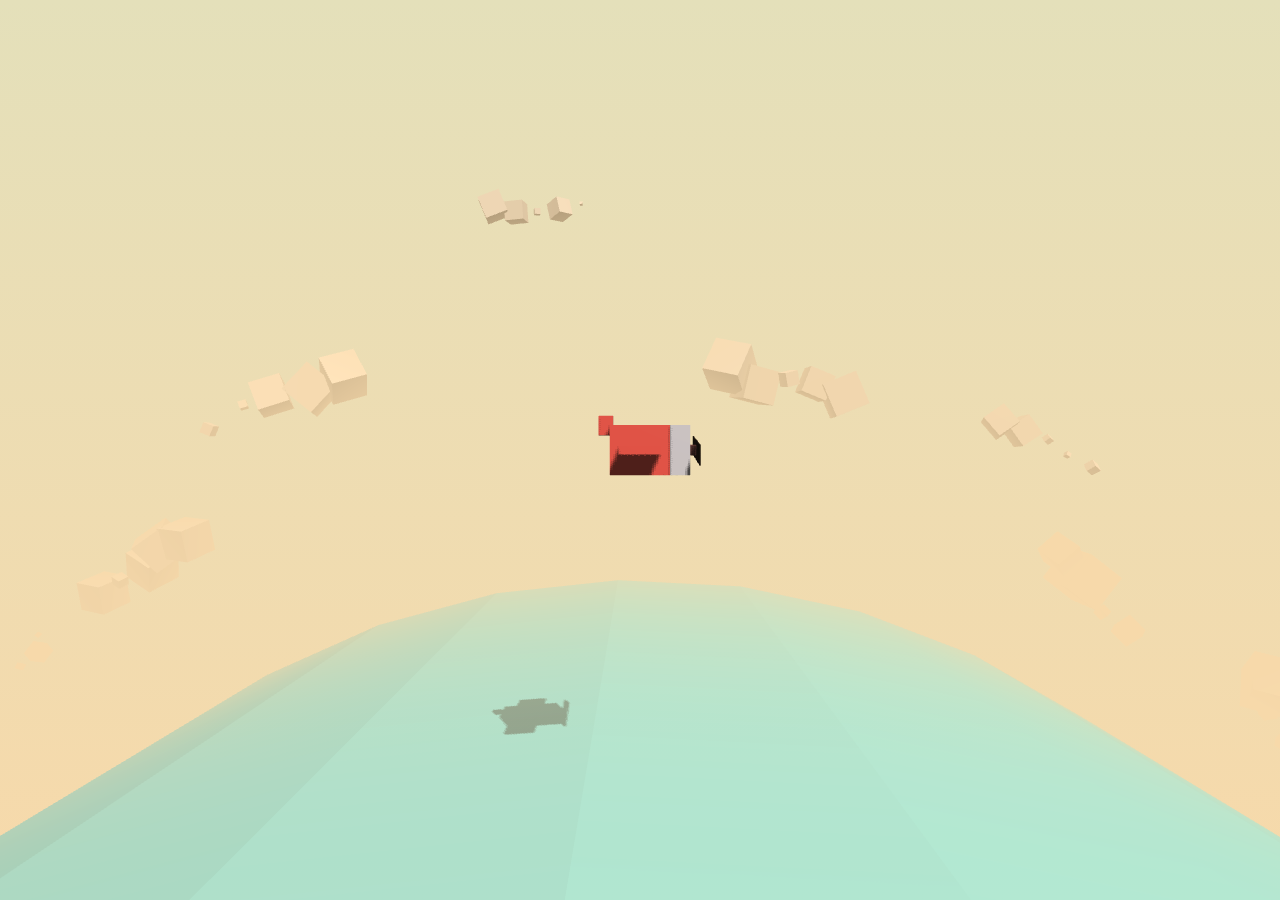
==== scene.html @ facc5ead "Adding pages" ====
<html>

<head>
  <title>Scene</title>
</head>

<body>
  <div id="world"></div>
  <script src="js/three.js"></script>
  <link rel="stylesheet" type="text/css" href="css/home.css">
  <script>
//COLORS
var Colors = {
    red:0xf25346,
    white:0xd8d0d1,
    brown:0x59332e,
    pink:0xF5986E,
    brownDark:0x23190f,
    blue:0x68c3c0,
};

// THREEJS RELATED VARIABLES

var scene,
    camera, fieldOfView, aspectRatio, nearPlane, farPlane,
    renderer, container;

//SCREEN & MOUSE VARIABLES

var HEIGHT, WIDTH,
    mousePos = { x: 0, y: 0 };

//INIT THREE JS, SCREEN AND MOUSE EVENTS

function createScene() {

  HEIGHT = window.innerHeight;
  WIDTH = window.innerWidth;

  scene = new THREE.Scene();
  aspectRatio = WIDTH / HEIGHT;
  fieldOfView = 60;
  nearPlane = 1;
  farPlane = 10000;
  camera = new THREE.PerspectiveCamera(
    fieldOfView,
    aspectRatio,
    nearPlane,
    farPlane
    );
  scene.fog = new THREE.Fog(0xf7d9aa, 100,950);
  camera.position.x = 0;
  camera.position.z = 200;
  camera.position.y = 100;

  renderer = new THREE.WebGLRenderer({ alpha: true, antialias: true });
  renderer.setSize(WIDTH, HEIGHT);
  renderer.shadowMap.enabled = true;
  container = document.getElementById('world');
  container.appendChild(renderer.domElement);

  window.addEventListener('resize', handleWindowResize, false);
}

// HANDLE SCREEN EVENTS

function handleWindowResize() {
  HEIGHT = window.innerHeight;
  WIDTH = window.innerWidth;
  renderer.setSize(WIDTH, HEIGHT);
  camera.aspect = WIDTH / HEIGHT;
  camera.updateProjectionMatrix();
}


// LIGHTS

var ambientLight, hemisphereLight, shadowLight;

function createLights() {

  hemisphereLight = new THREE.HemisphereLight(0xaaaaaa,0x000000, .9)
  shadowLight = new THREE.DirectionalLight(0xffffff, .9);
  shadowLight.position.set(150, 350, 350);
  shadowLight.castShadow = true;
  shadowLight.shadow.camera.left = -400;
  shadowLight.shadow.camera.right = 400;
  shadowLight.shadow.camera.top = 400;
  shadowLight.shadow.camera.bottom = -400;
  shadowLight.shadow.camera.near = 1;
  shadowLight.shadow.camera.far = 1000;
  shadowLight.shadow.mapSize.width = 2048;
  shadowLight.shadow.mapSize.height = 2048;

  scene.add(hemisphereLight);
  scene.add(shadowLight);
}


var AirPlane = function(){
  this.mesh = new THREE.Object3D();
  this.mesh.name = "airPlane";

  // Create the cabin
  var geomCockpit = new THREE.BoxGeometry(60,50,50,1,1,1);
  var matCockpit = new THREE.MeshPhongMaterial({color:Colors.red, shading:THREE.FlatShading});
  var cockpit = new THREE.Mesh(geomCockpit, matCockpit);
  cockpit.castShadow = true;
  cockpit.receiveShadow = true;
  this.mesh.add(cockpit);

  // Create Engine
  var geomEngine = new THREE.BoxGeometry(20,50,50,1,1,1);
  var matEngine = new THREE.MeshPhongMaterial({color:Colors.white, shading:THREE.FlatShading});
  var engine = new THREE.Mesh(geomEngine, matEngine);
  engine.position.x = 40;
  engine.castShadow = true;
  engine.receiveShadow = true;
  this.mesh.add(engine);

  // Create Tailplane

  var geomTailPlane = new THREE.BoxGeometry(15,20,5,1,1,1);
  var matTailPlane = new THREE.MeshPhongMaterial({color:Colors.red, shading:THREE.FlatShading});
  var tailPlane = new THREE.Mesh(geomTailPlane, matTailPlane);
  tailPlane.position.set(-35,25,0);
  tailPlane.castShadow = true;
  tailPlane.receiveShadow = true;
  this.mesh.add(tailPlane);

  // Create Wing

  var geomSideWing = new THREE.BoxGeometry(40,8,150,1,1,1);
  var matSideWing = new THREE.MeshPhongMaterial({color:Colors.red, shading:THREE.FlatShading});
  var sideWing = new THREE.Mesh(geomSideWing, matSideWing);
  sideWing.position.set(0,0,0);
  sideWing.castShadow = true;
  sideWing.receiveShadow = true;
  this.mesh.add(sideWing);

  // Propeller

  var geomPropeller = new THREE.BoxGeometry(20,10,10,1,1,1);
  var matPropeller = new THREE.MeshPhongMaterial({color:Colors.brown, shading:THREE.FlatShading});
  this.propeller = new THREE.Mesh(geomPropeller, matPropeller);
  this.propeller.castShadow = true;
  this.propeller.receiveShadow = true;

  // Blades

  var geomBlade = new THREE.BoxGeometry(1,100,20,1,1,1);
  var matBlade = new THREE.MeshPhongMaterial({color:Colors.brownDark, shading:THREE.FlatShading});

  var blade = new THREE.Mesh(geomBlade, matBlade);
  blade.position.set(8,0,0);
  blade.castShadow = true;
  blade.receiveShadow = true;
  this.propeller.add(blade);
  this.propeller.position.set(50,0,0);
  this.mesh.add(this.propeller);
};

Sky = function(){
  this.mesh = new THREE.Object3D();
  this.nClouds = 20;
  this.clouds = [];
  var stepAngle = Math.PI*2 / this.nClouds;
  for(var i=0; i<this.nClouds; i++){
    var c = new Cloud();
    this.clouds.push(c);
    var a = stepAngle*i;
    var h = 750 + Math.random()*200;
    c.mesh.position.y = Math.sin(a)*h;
    c.mesh.position.x = Math.cos(a)*h;
    c.mesh.position.z = -400-Math.random()*400;
    c.mesh.rotation.z = a + Math.PI/2;
    var s = 1+Math.random()*2;
    c.mesh.scale.set(s,s,s);
    this.mesh.add(c.mesh);
  }
}

Sea = function(){
  var geom = new THREE.CylinderGeometry(600,600,800,40,10);
  geom.applyMatrix(new THREE.Matrix4().makeRotationX(-Math.PI/2));
  var mat = new THREE.MeshPhongMaterial({
    color:Colors.blue,
    transparent:true,
    opacity:.6,
    shading:THREE.FlatShading,
  });
  this.mesh = new THREE.Mesh(geom, mat);
  this.mesh.receiveShadow = true;
}

Cloud = function(){
  this.mesh = new THREE.Object3D();
  this.mesh.name = "cloud";
  var geom = new THREE.CubeGeometry(20,20,20);
  var mat = new THREE.MeshPhongMaterial({
    color:Colors.white,
  });

  var nBlocs = 3+Math.floor(Math.random()*3);
  for (var i=0; i<nBlocs; i++ ){
    var m = new THREE.Mesh(geom.clone(), mat);
    m.position.x = i*15;
    m.position.y = Math.random()*10;
    m.position.z = Math.random()*10;
    m.rotation.z = Math.random()*Math.PI*2;
    m.rotation.y = Math.random()*Math.PI*2;
    var s = .1 + Math.random()*.9;
    m.scale.set(s,s,s);
    m.castShadow = true;
    m.receiveShadow = true;
    this.mesh.add(m);
  }
}

// 3D Models
var sea;
var airplane;

function createPlane(){
  airplane = new AirPlane();
  airplane.mesh.scale.set(.25,.25,.25);
  airplane.mesh.position.y = 100;
  scene.add(airplane.mesh);
}

function createSea(){
  sea = new Sea();
  sea.mesh.position.y = -600;
  scene.add(sea.mesh);
}

function createSky(){
  sky = new Sky();
  sky.mesh.position.y = -600;
  scene.add(sky.mesh);
}

function loop(){
  updatePlane();
  sea.mesh.rotation.z += .005;
  sky.mesh.rotation.z += .01;
  renderer.render(scene, camera);
  requestAnimationFrame(loop);
}

function updatePlane(){
  var targetY = normalize(mousePos.y,-.75,.75,25, 175);
  var targetX = normalize(mousePos.x,-.75,.75,-100, 100);
  airplane.mesh.position.y = targetY;
  airplane.mesh.position.x = targetX;
  airplane.propeller.rotation.x += 0.3;
}

function normalize(v,vmin,vmax,tmin, tmax){
  var nv = Math.max(Math.min(v,vmax), vmin);
  var dv = vmax-vmin;
  var pc = (nv-vmin)/dv;
  var dt = tmax-tmin;
  var tv = tmin + (pc*dt);
  return tv;
}

function init(event){
  document.addEventListener('mousemove', handleMouseMove, false);
  createScene();
  createLights();
  createPlane();
  createSea();
  createSky();
  loop();
}

// HANDLE MOUSE EVENTS

var mousePos = { x: 0, y: 0 };

function handleMouseMove(event) {
  var tx = -1 + (event.clientX / WIDTH)*2;
  var ty = 1 - (event.clientY / HEIGHT)*2;
  mousePos = {x:tx, y:ty};
}

window.addEventListener('load', init, false);
  </script>
</body>

</html>
---- css/home.css ----
/*You can simply style it like the following to make it fill the entire viewport:
*/

  #world {
    position: absolute;
    width: 100%;
    height: 100%;
    overflow: hidden;
    background: linear-gradient(#e4e0ba, #f7d9aa);
  }

  body {
    margin: 0;
  }
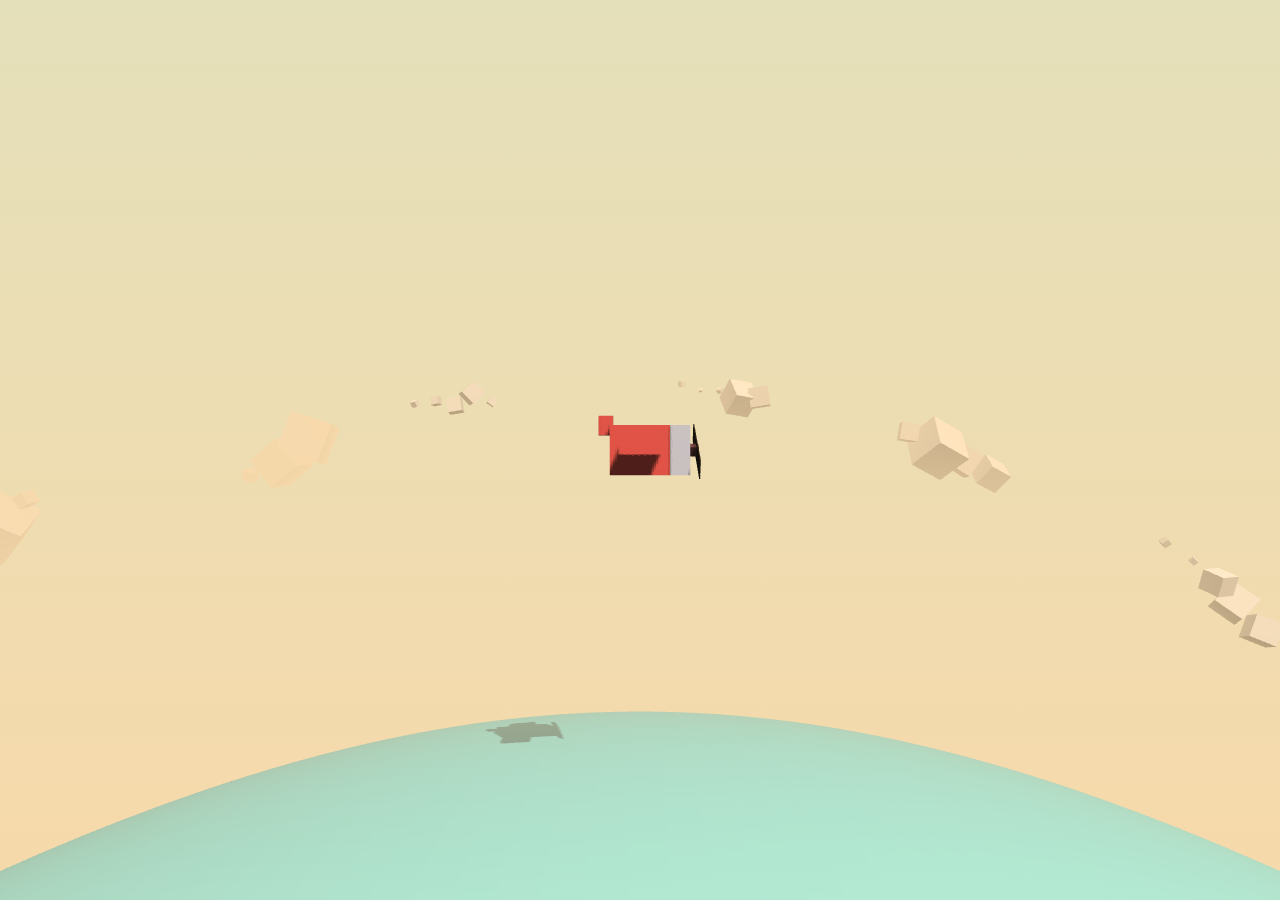
==== commit c6a3cb26: "Code clean up" ====
--- a/scene.html
+++ b/scene.html
@@ -181,7 +181,7 @@
 }
 
 Sea = function(){
-  var geom = new THREE.CylinderGeometry(600,600,800,40,10);
+  var geom = new THREE.SphereGeometry(600,600,800,40,10);
   geom.applyMatrix(new THREE.Matrix4().makeRotationX(-Math.PI/2));
   var mat = new THREE.MeshPhongMaterial({
     color:Colors.blue,
